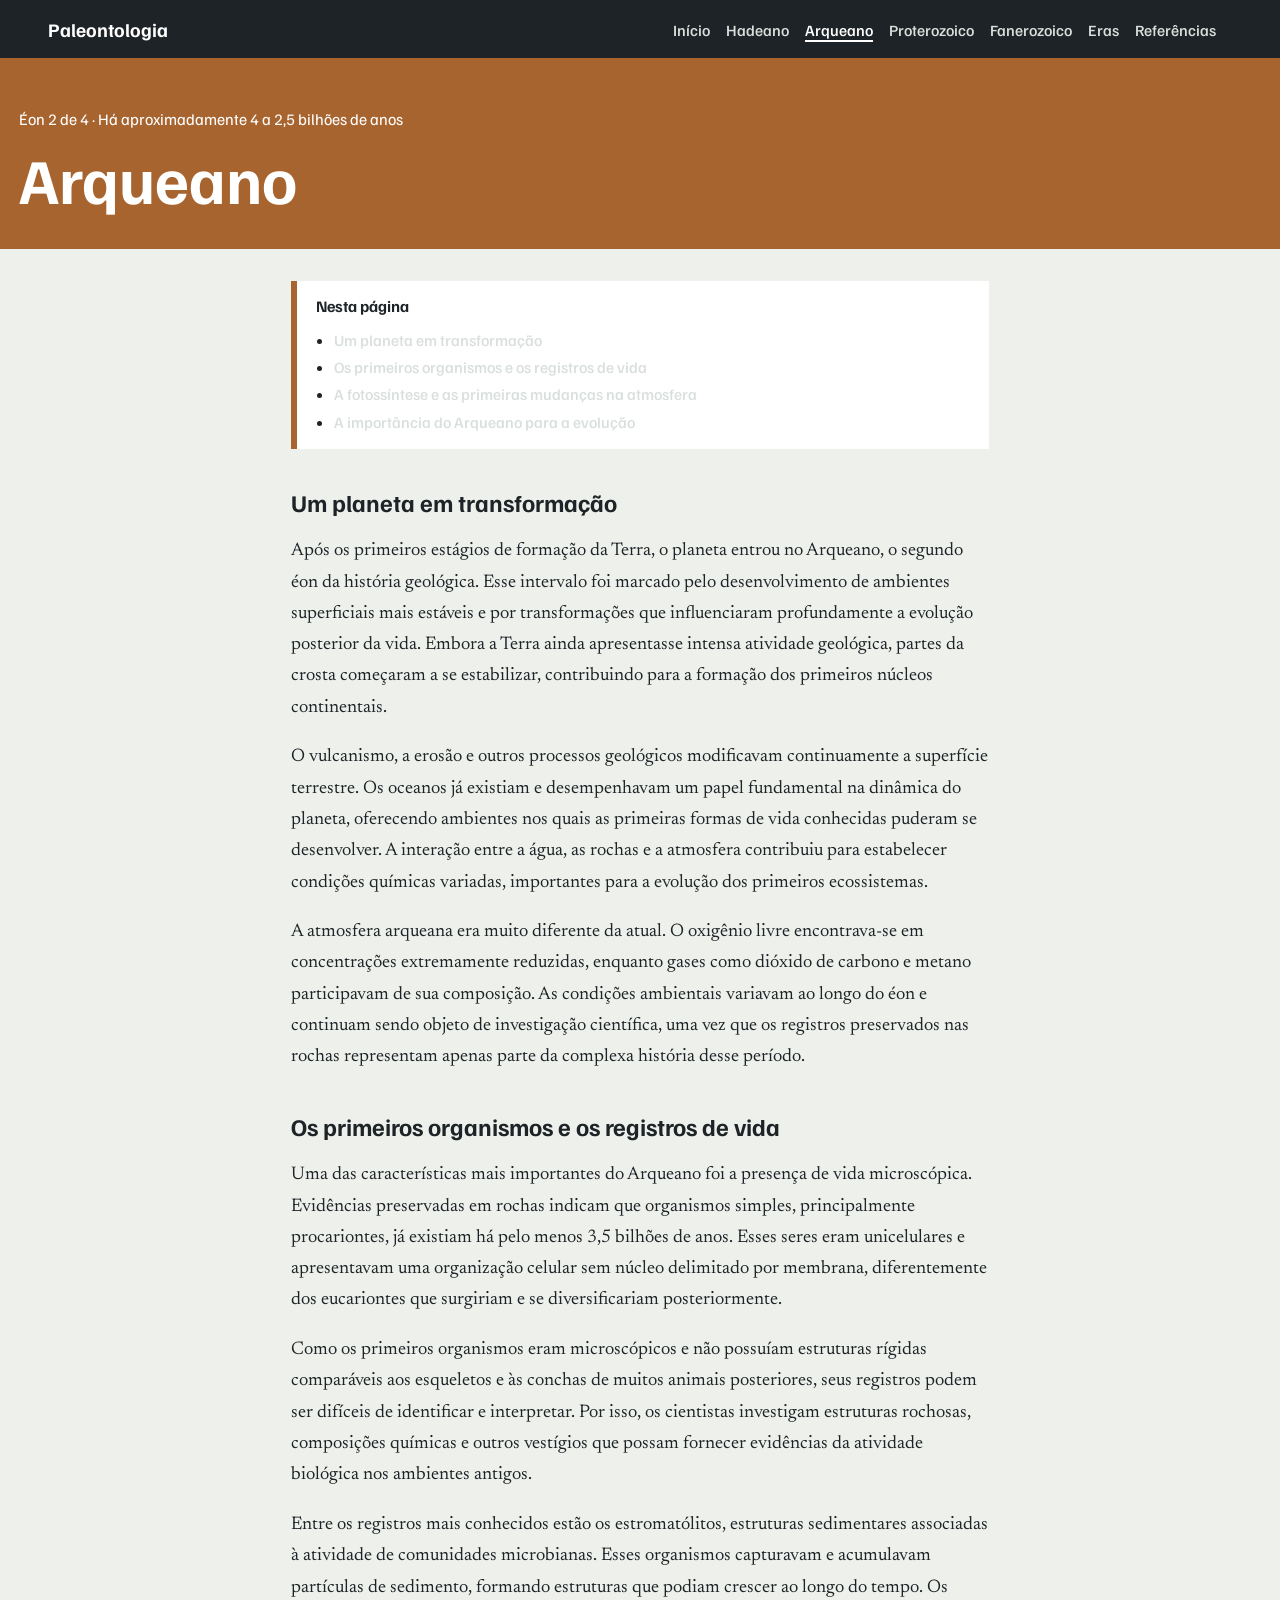
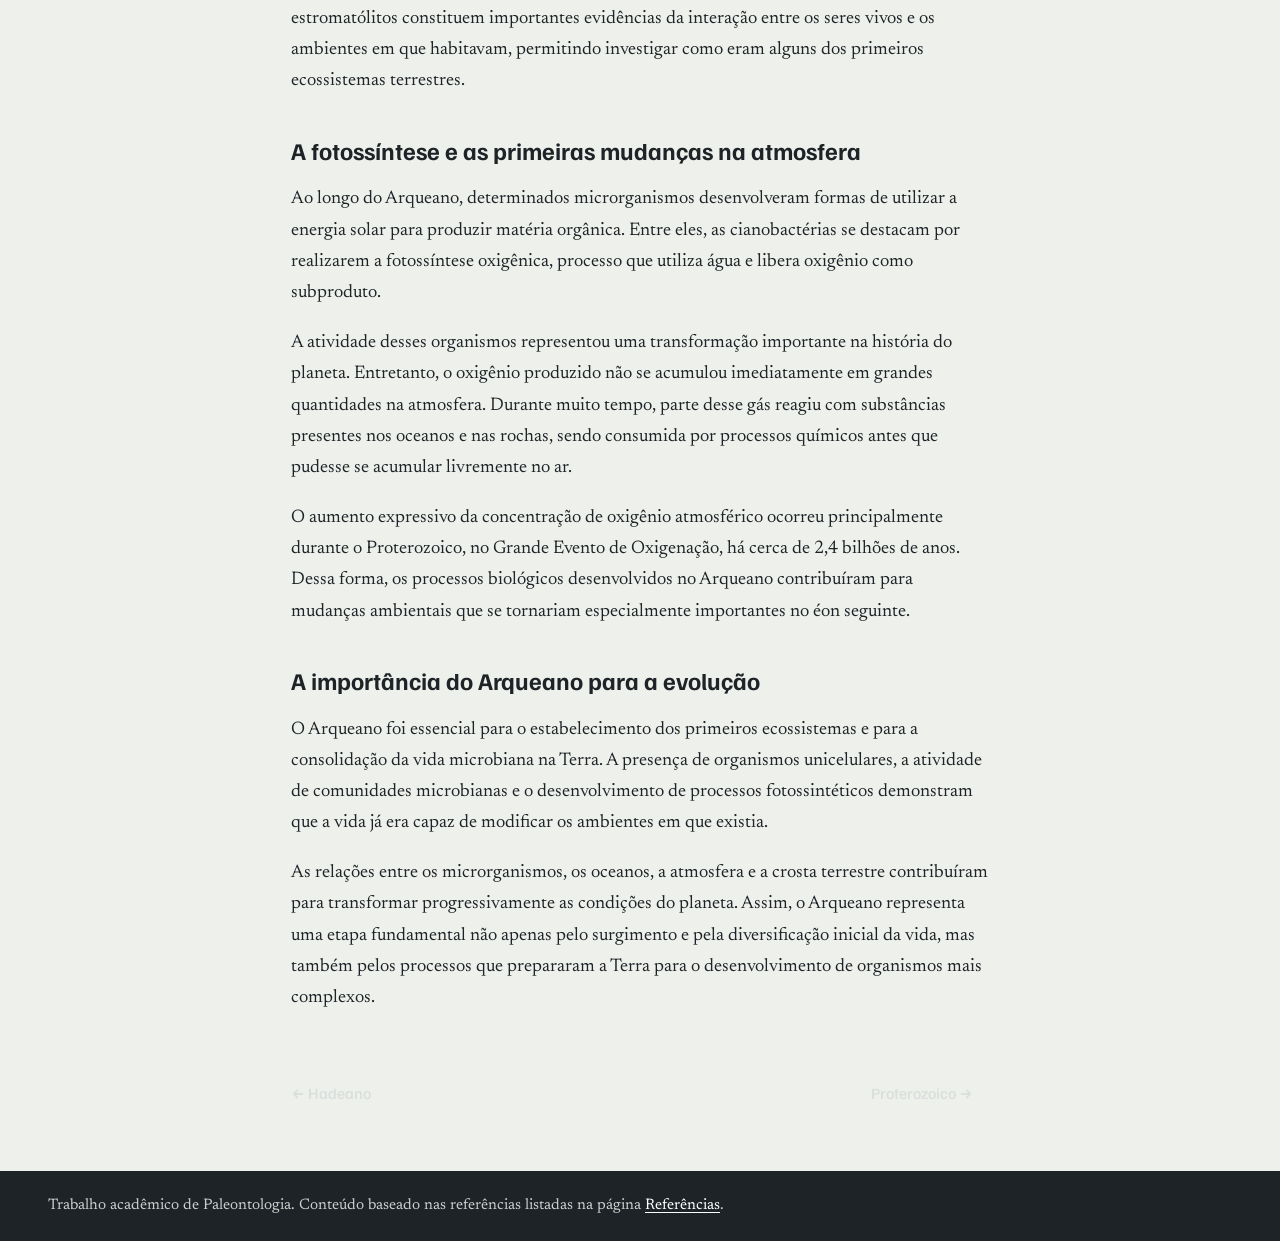
==== arqueano.html @ fd968ad9 "Add files via upload" ====
<!DOCTYPE html>
<html lang="pt-BR"><head><meta charset="utf-8"><meta name="viewport" content="width=device-width,initial-scale=1">
<title>Arqueano | Paleontologia: eons e eras</title>
<link rel="preconnect" href="https://fonts.googleapis.com"><link rel="preconnect" href="https://fonts.gstatic.com" crossorigin>
<link href="https://fonts.googleapis.com/css2?family=Newsreader:ital,opsz,wght@0,6..72,400;0,6..72,600;1,6..72,400&family=Familjen+Grotesk:wght@500;700&display=swap" rel="stylesheet">
<link rel="stylesheet" href="style.css"></head>
<body style="--c:#a8642f"><a class="skip" href="#main">Ir para o conteúdo</a>
<header class="top"><a class="brand" href="index.html">Paleontologia</a><nav aria-label="Principal"><a href="index.html">Início</a><a href="hadeano.html">Hadeano</a><a href="arqueano.html" aria-current="page">Arqueano</a><a href="proterozoico.html">Proterozoico</a><a href="fanerozoico.html">Fanerozoico</a><a href="eras.html">Eras</a><a href="referencias.html">Referências</a></nav></header>
<main id="main"><section class="band"><p class="range">Éon 2 de 4 · Há aproximadamente 4 a 2,5 bilhões de anos</p><h1>Arqueano</h1></section>
<article class="text"><nav class="toc" aria-label="Nesta página"><strong>Nesta página</strong><ul><li><a href="#um-planeta-em-transformacao">Um planeta em transformação</a></li><li><a href="#os-primeiros-organismos-e-os-registros-de-vida">Os primeiros organismos e os registros de vida</a></li><li><a href="#a-fotossintese-e-as-primeiras-mudancas-na-atmosfera">A fotossíntese e as primeiras mudanças na atmosfera</a></li><li><a href="#a-importancia-do-arqueano-para-a-evolucao">A importância do Arqueano para a evolução</a></li></ul></nav><h2 id="um-planeta-em-transformacao">Um planeta em transformação</h2><p>Após os primeiros estágios de formação da Terra, o planeta entrou no Arqueano, o segundo éon da história geológica. Esse intervalo foi marcado pelo desenvolvimento de ambientes superficiais mais estáveis e por transformações que influenciaram profundamente a evolução posterior da vida. Embora a Terra ainda apresentasse intensa atividade geológica, partes da crosta começaram a se estabilizar, contribuindo para a formação dos primeiros núcleos continentais.</p><p>O vulcanismo, a erosão e outros processos geológicos modificavam continuamente a superfície terrestre. Os oceanos já existiam e desempenhavam um papel fundamental na dinâmica do planeta, oferecendo ambientes nos quais as primeiras formas de vida conhecidas puderam se desenvolver. A interação entre a água, as rochas e a atmosfera contribuiu para estabelecer condições químicas variadas, importantes para a evolução dos primeiros ecossistemas.</p><p>A atmosfera arqueana era muito diferente da atual. O oxigênio livre encontrava-se em concentrações extremamente reduzidas, enquanto gases como dióxido de carbono e metano participavam de sua composição. As condições ambientais variavam ao longo do éon e continuam sendo objeto de investigação científica, uma vez que os registros preservados nas rochas representam apenas parte da complexa história desse período.</p><h2 id="os-primeiros-organismos-e-os-registros-de-vida">Os primeiros organismos e os registros de vida</h2><p>Uma das características mais importantes do Arqueano foi a presença de vida microscópica. Evidências preservadas em rochas indicam que organismos simples, principalmente procariontes, já existiam há pelo menos 3,5 bilhões de anos. Esses seres eram unicelulares e apresentavam uma organização celular sem núcleo delimitado por membrana, diferentemente dos eucariontes que surgiriam e se diversificariam posteriormente.</p><p>Como os primeiros organismos eram microscópicos e não possuíam estruturas rígidas comparáveis aos esqueletos e às conchas de muitos animais posteriores, seus registros podem ser difíceis de identificar e interpretar. Por isso, os cientistas investigam estruturas rochosas, composições químicas e outros vestígios que possam fornecer evidências da atividade biológica nos ambientes antigos.</p><p>Entre os registros mais conhecidos estão os estromatólitos, estruturas sedimentares associadas à atividade de comunidades microbianas. Esses organismos capturavam e acumulavam partículas de sedimento, formando estruturas que podiam crescer ao longo do tempo. Os estromatólitos constituem importantes evidências da interação entre os seres vivos e os ambientes em que habitavam, permitindo investigar como eram alguns dos primeiros ecossistemas terrestres.</p><h2 id="a-fotossintese-e-as-primeiras-mudancas-na-atmosfera">A fotossíntese e as primeiras mudanças na atmosfera</h2><p>Ao longo do Arqueano, determinados microrganismos desenvolveram formas de utilizar a energia solar para produzir matéria orgânica. Entre eles, as cianobactérias se destacam por realizarem a fotossíntese oxigênica, processo que utiliza água e libera oxigênio como subproduto.</p><p>A atividade desses organismos representou uma transformação importante na história do planeta. Entretanto, o oxigênio produzido não se acumulou imediatamente em grandes quantidades na atmosfera. Durante muito tempo, parte desse gás reagiu com substâncias presentes nos oceanos e nas rochas, sendo consumida por processos químicos antes que pudesse se acumular livremente no ar.</p><p>O aumento expressivo da concentração de oxigênio atmosférico ocorreu principalmente durante o Proterozoico, no Grande Evento de Oxigenação, há cerca de 2,4 bilhões de anos. Dessa forma, os processos biológicos desenvolvidos no Arqueano contribuíram para mudanças ambientais que se tornariam especialmente importantes no éon seguinte.</p><h2 id="a-importancia-do-arqueano-para-a-evolucao">A importância do Arqueano para a evolução</h2><p>O Arqueano foi essencial para o estabelecimento dos primeiros ecossistemas e para a consolidação da vida microbiana na Terra. A presença de organismos unicelulares, a atividade de comunidades microbianas e o desenvolvimento de processos fotossintéticos demonstram que a vida já era capaz de modificar os ambientes em que existia.</p><p>As relações entre os microrganismos, os oceanos, a atmosfera e a crosta terrestre contribuíram para transformar progressivamente as condições do planeta. Assim, o Arqueano representa uma etapa fundamental não apenas pelo surgimento e pela diversificação inicial da vida, mas também pelos processos que prepararam a Terra para o desenvolvimento de organismos mais complexos.</p></article>
<nav class="pn" aria-label="Navegação entre páginas"><a href="hadeano.html">← Hadeano</a><a href="proterozoico.html">Proterozoico →</a></nav></main>
<footer>Trabalho acadêmico de Paleontologia. Conteúdo baseado nas referências listadas na página <a href="referencias.html">Referências</a>.</footer>
</body></html>
---- style.css ----
:root{--bg:#eef0ec;--ink:#1d2326;--mut:#4c5559}
*{box-sizing:border-box}html{scroll-padding-top:4rem}
body{margin:0;background:var(--bg);color:var(--ink);font:1.15rem/1.7 Newsreader,Georgia,serif}
h1,h2,.brand,nav,.nm,.tag,.range{font-family:"Familjen Grotesk",system-ui,sans-serif}
a{color:var(--c,#1d4f7a);text-underline-offset:3px}a:focus-visible{outline:3px solid var(--c);outline-offset:3px}
.skip{position:absolute;left:-999px}.skip:focus{left:1rem;top:1rem;background:#fff;padding:.5rem;z-index:9}
.top{display:flex;flex-wrap:wrap;gap:.5rem 1.5rem;align-items:center;justify-content:space-between;padding:.8rem clamp(1rem,4vw,3rem);background:#1d2326}
.brand{color:#fff;font-weight:700;font-size:1.2rem;text-decoration:none}
nav a{color:#d9dfdc;text-decoration:none;margin-right:1rem;font-weight:500;font-size:.98rem}
nav a:hover{text-decoration:underline}nav a[aria-current]{color:#fff;border-bottom:2px solid #fff}
.hero,.text,.band>*,.pn,.col-wrap{max-width:46rem;margin-inline:auto;padding-inline:1.2rem}
.hero{padding-top:3rem}.hero h1{font-size:clamp(2.2rem,6vw,3.6rem);line-height:1.1;margin:0 0 1rem}
.hero p{color:var(--mut)}
.col-wrap{display:flex;flex-direction:column;gap:.4rem;margin-block:1.5rem}
.tag{font-size:.9rem;color:var(--mut)}
.col{display:flex;flex-direction:column;height:min(78vh,44rem);min-height:30rem;border:1px solid #0003}
.blk{flex-basis:0;min-height:5.5rem;background:var(--c);color:#fff;text-decoration:none;padding:.9rem 1.1rem;display:flex;flex-direction:column;justify-content:center;border-top:1px solid #fff5}
.blk:first-child{border-top:0}.blk:hover{filter:brightness(1.12)}
.blk:focus-visible{outline:3px solid #fff;outline-offset:-6px}
.nm{font-weight:700;font-size:1.5rem;line-height:1.2}.rg{font-size:.95rem;opacity:.92}
.band{background:var(--c);color:#fff;padding:3rem 0 2.2rem;margin-bottom:2rem}
.band h1{margin:0;font-size:clamp(2.4rem,7vw,4rem);line-height:1.1}.range{margin:0 0 .6rem;font-size:1rem}
.text{padding-bottom:1rem}.text h2{font-size:1.5rem;margin:2.2rem 0 .6rem;line-height:1.25}
.marks{padding-left:1.2rem}.marks li{margin-bottom:.7rem}.marks strong{color:var(--c)}
.imp{border-left:6px solid var(--c);background:#fff;padding:.2rem 1.2rem 1rem;margin-top:2rem}.imp h2{margin-top:1rem}
.era{border-top:1px solid #0002;margin-top:1.5rem}.era h2{color:var(--c)}
.refs{list-style:none;padding:0}.refs li{margin-bottom:1.1rem;font-size:1rem;line-height:1.55;overflow-wrap:anywhere}
.pn{display:flex;justify-content:space-between;padding-block:2rem;font-family:"Familjen Grotesk",sans-serif;font-weight:700}
footer{background:#1d2326;color:#c9d1ce;font-size:.95rem;padding:1.4rem clamp(1rem,4vw,3rem);margin-top:2rem}footer a{color:#fff}
.toc{background:#fff;border-left:6px solid var(--c);padding:.8rem 1.2rem;margin-bottom:2rem;font-family:"Familjen Grotesk",sans-serif;font-size:1rem}.toc ul{margin:.4rem 0 0;padding-left:1.1rem}.text h2{margin-top:2.4rem}
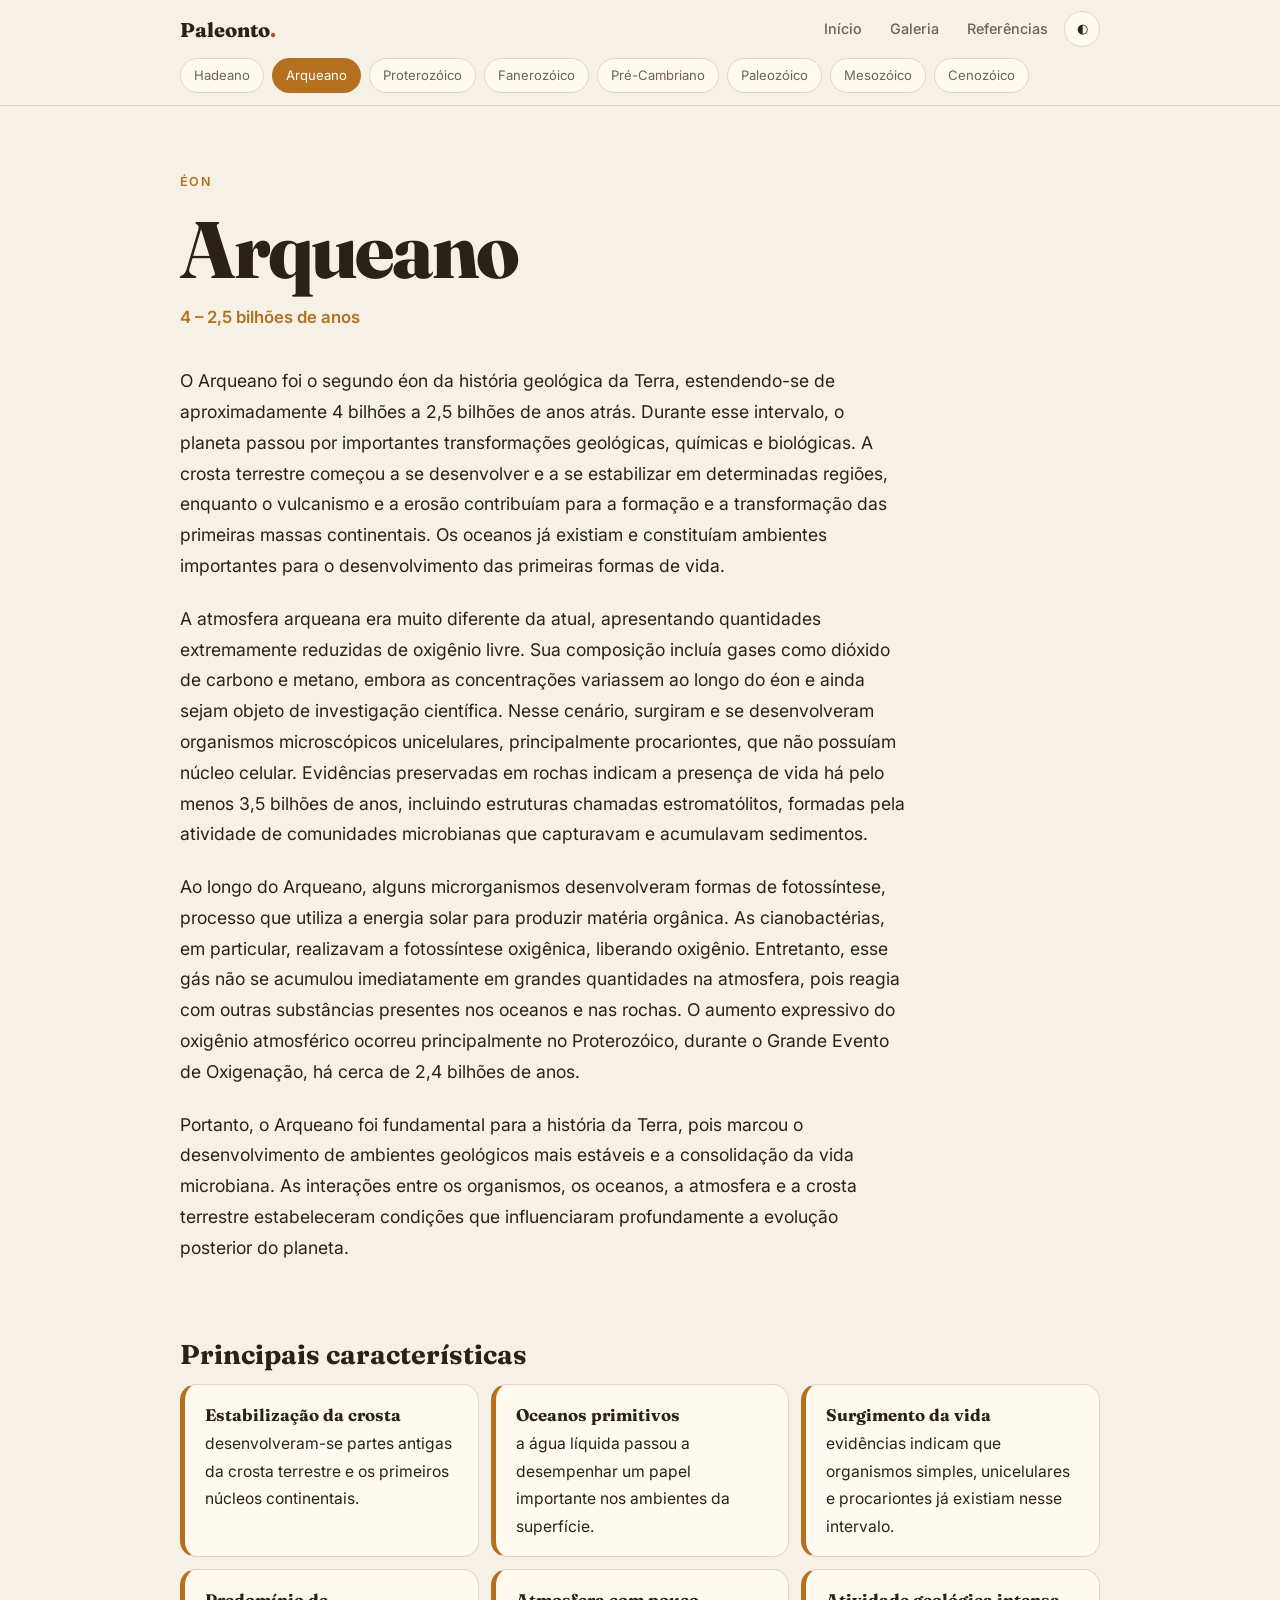
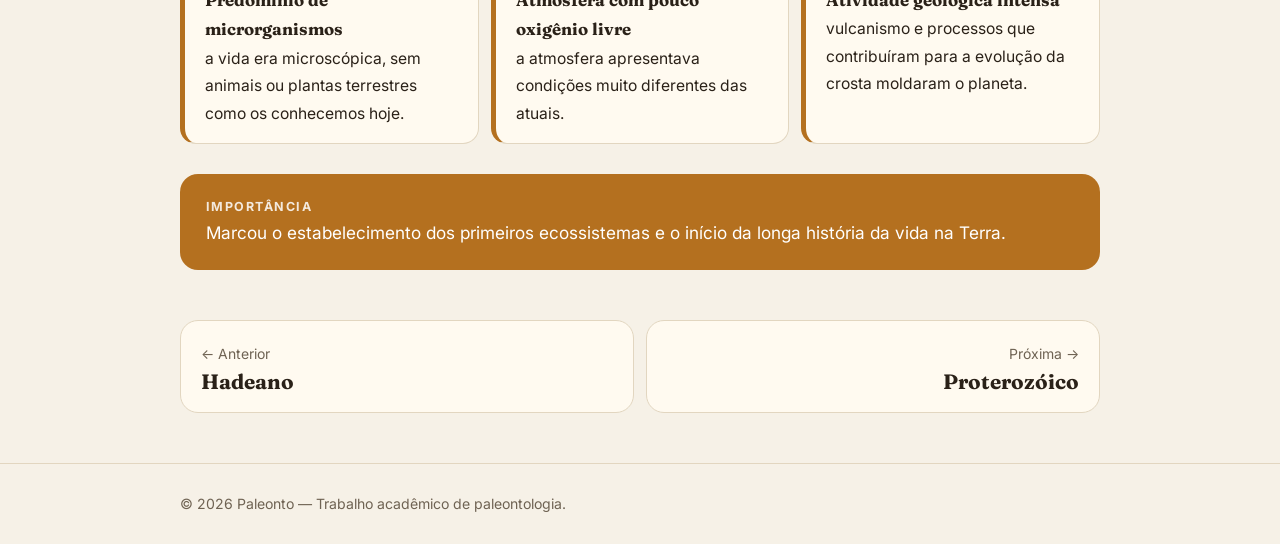
==== commit 0e778014: "Add files via upload" ====
--- a/arqueano.html
+++ b/arqueano.html
@@ -1,13 +1,10 @@
 <!DOCTYPE html>
 <html lang="pt-BR"><head><meta charset="utf-8"><meta name="viewport" content="width=device-width,initial-scale=1">
-<title>Arqueano | Paleontologia: eons e eras</title>
-<link rel="preconnect" href="https://fonts.googleapis.com"><link rel="preconnect" href="https://fonts.gstatic.com" crossorigin>
-<link href="https://fonts.googleapis.com/css2?family=Newsreader:ital,opsz,wght@0,6..72,400;0,6..72,600;1,6..72,400&family=Familjen+Grotesk:wght@500;700&display=swap" rel="stylesheet">
+<title>Arqueano — Paleonto</title>
+<link href="https://fonts.googleapis.com/css2?family=Fraunces:wght@600;800&family=Inter:wght@400;500;600&display=swap" rel="stylesheet">
 <link rel="stylesheet" href="style.css"></head>
-<body style="--c:#a8642f"><a class="skip" href="#main">Ir para o conteúdo</a>
-<header class="top"><a class="brand" href="index.html">Paleontologia</a><nav aria-label="Principal"><a href="index.html">Início</a><a href="hadeano.html">Hadeano</a><a href="arqueano.html" aria-current="page">Arqueano</a><a href="proterozoico.html">Proterozoico</a><a href="fanerozoico.html">Fanerozoico</a><a href="eras.html">Eras</a><a href="referencias.html">Referências</a></nav></header>
-<main id="main"><section class="band"><p class="range">Éon 2 de 4 · Há aproximadamente 4 a 2,5 bilhões de anos</p><h1>Arqueano</h1></section>
-<article class="text"><nav class="toc" aria-label="Nesta página"><strong>Nesta página</strong><ul><li><a href="#um-planeta-em-transformacao">Um planeta em transformação</a></li><li><a href="#os-primeiros-organismos-e-os-registros-de-vida">Os primeiros organismos e os registros de vida</a></li><li><a href="#a-fotossintese-e-as-primeiras-mudancas-na-atmosfera">A fotossíntese e as primeiras mudanças na atmosfera</a></li><li><a href="#a-importancia-do-arqueano-para-a-evolucao">A importância do Arqueano para a evolução</a></li></ul></nav><h2 id="um-planeta-em-transformacao">Um planeta em transformação</h2><p>Após os primeiros estágios de formação da Terra, o planeta entrou no Arqueano, o segundo éon da história geológica. Esse intervalo foi marcado pelo desenvolvimento de ambientes superficiais mais estáveis e por transformações que influenciaram profundamente a evolução posterior da vida. Embora a Terra ainda apresentasse intensa atividade geológica, partes da crosta começaram a se estabilizar, contribuindo para a formação dos primeiros núcleos continentais.</p><p>O vulcanismo, a erosão e outros processos geológicos modificavam continuamente a superfície terrestre. Os oceanos já existiam e desempenhavam um papel fundamental na dinâmica do planeta, oferecendo ambientes nos quais as primeiras formas de vida conhecidas puderam se desenvolver. A interação entre a água, as rochas e a atmosfera contribuiu para estabelecer condições químicas variadas, importantes para a evolução dos primeiros ecossistemas.</p><p>A atmosfera arqueana era muito diferente da atual. O oxigênio livre encontrava-se em concentrações extremamente reduzidas, enquanto gases como dióxido de carbono e metano participavam de sua composição. As condições ambientais variavam ao longo do éon e continuam sendo objeto de investigação científica, uma vez que os registros preservados nas rochas representam apenas parte da complexa história desse período.</p><h2 id="os-primeiros-organismos-e-os-registros-de-vida">Os primeiros organismos e os registros de vida</h2><p>Uma das características mais importantes do Arqueano foi a presença de vida microscópica. Evidências preservadas em rochas indicam que organismos simples, principalmente procariontes, já existiam há pelo menos 3,5 bilhões de anos. Esses seres eram unicelulares e apresentavam uma organização celular sem núcleo delimitado por membrana, diferentemente dos eucariontes que surgiriam e se diversificariam posteriormente.</p><p>Como os primeiros organismos eram microscópicos e não possuíam estruturas rígidas comparáveis aos esqueletos e às conchas de muitos animais posteriores, seus registros podem ser difíceis de identificar e interpretar. Por isso, os cientistas investigam estruturas rochosas, composições químicas e outros vestígios que possam fornecer evidências da atividade biológica nos ambientes antigos.</p><p>Entre os registros mais conhecidos estão os estromatólitos, estruturas sedimentares associadas à atividade de comunidades microbianas. Esses organismos capturavam e acumulavam partículas de sedimento, formando estruturas que podiam crescer ao longo do tempo. Os estromatólitos constituem importantes evidências da interação entre os seres vivos e os ambientes em que habitavam, permitindo investigar como eram alguns dos primeiros ecossistemas terrestres.</p><h2 id="a-fotossintese-e-as-primeiras-mudancas-na-atmosfera">A fotossíntese e as primeiras mudanças na atmosfera</h2><p>Ao longo do Arqueano, determinados microrganismos desenvolveram formas de utilizar a energia solar para produzir matéria orgânica. Entre eles, as cianobactérias se destacam por realizarem a fotossíntese oxigênica, processo que utiliza água e libera oxigênio como subproduto.</p><p>A atividade desses organismos representou uma transformação importante na história do planeta. Entretanto, o oxigênio produzido não se acumulou imediatamente em grandes quantidades na atmosfera. Durante muito tempo, parte desse gás reagiu com substâncias presentes nos oceanos e nas rochas, sendo consumida por processos químicos antes que pudesse se acumular livremente no ar.</p><p>O aumento expressivo da concentração de oxigênio atmosférico ocorreu principalmente durante o Proterozoico, no Grande Evento de Oxigenação, há cerca de 2,4 bilhões de anos. Dessa forma, os processos biológicos desenvolvidos no Arqueano contribuíram para mudanças ambientais que se tornariam especialmente importantes no éon seguinte.</p><h2 id="a-importancia-do-arqueano-para-a-evolucao">A importância do Arqueano para a evolução</h2><p>O Arqueano foi essencial para o estabelecimento dos primeiros ecossistemas e para a consolidação da vida microbiana na Terra. A presença de organismos unicelulares, a atividade de comunidades microbianas e o desenvolvimento de processos fotossintéticos demonstram que a vida já era capaz de modificar os ambientes em que existia.</p><p>As relações entre os microrganismos, os oceanos, a atmosfera e a crosta terrestre contribuíram para transformar progressivamente as condições do planeta. Assim, o Arqueano representa uma etapa fundamental não apenas pelo surgimento e pela diversificação inicial da vida, mas também pelos processos que prepararam a Terra para o desenvolvimento de organismos mais complexos.</p></article>
-<nav class="pn" aria-label="Navegação entre páginas"><a href="hadeano.html">← Hadeano</a><a href="proterozoico.html">Proterozoico →</a></nav></main>
-<footer>Trabalho acadêmico de Paleontologia. Conteúdo baseado nas referências listadas na página <a href="referencias.html">Referências</a>.</footer>
-</body></html>+<body style="--k:var(--c2)">
+<header><div class="w bar"><a class="logo" href="index.html">Paleonto<span>.</span></a><nav class="top"><a href="index.html">Início</a><a href="galeria.html">Galeria</a><a href="referencias.html">Referências</a><button id="tg" aria-label="Alternar tema">◐</button></nav></div><div class="trail"><a href="hadeano.html" style="--k:var(--c1)">Hadeano</a><a href="arqueano.html" class="on" style="--k:var(--c2)">Arqueano</a><a href="proterozoico.html" style="--k:var(--c3)">Proterozóico</a><a href="fanerozoico.html" style="--k:var(--c4)">Fanerozóico</a><a href="precambriano.html" style="--k:var(--c1)">Pré-Cambriano</a><a href="paleozoico.html" style="--k:var(--c2)">Paleozóico</a><a href="mesozoico.html" style="--k:var(--c3)">Mesozóico</a><a href="cenozoico.html" style="--k:var(--c4)">Cenozóico</a></div></header>
+<main class="w"><div class="hero"><span class="tag">Éon</span><h1>Arqueano</h1><div class="age">4 – 2,5 bilhões de anos</div></div><div class="txt"><p>O Arqueano foi o segundo éon da história geológica da Terra, estendendo-se de aproximadamente 4 bilhões a 2,5 bilhões de anos atrás. Durante esse intervalo, o planeta passou por importantes transformações geológicas, químicas e biológicas. A crosta terrestre começou a se desenvolver e a se estabilizar em determinadas regiões, enquanto o vulcanismo e a erosão contribuíam para a formação e a transformação das primeiras massas continentais. Os oceanos já existiam e constituíam ambientes importantes para o desenvolvimento das primeiras formas de vida.</p><p>A atmosfera arqueana era muito diferente da atual, apresentando quantidades extremamente reduzidas de oxigênio livre. Sua composição incluía gases como dióxido de carbono e metano, embora as concentrações variassem ao longo do éon e ainda sejam objeto de investigação científica. Nesse cenário, surgiram e se desenvolveram organismos microscópicos unicelulares, principalmente procariontes, que não possuíam núcleo celular. Evidências preservadas em rochas indicam a presença de vida há pelo menos 3,5 bilhões de anos, incluindo estruturas chamadas estromatólitos, formadas pela atividade de comunidades microbianas que capturavam e acumulavam sedimentos.</p><p>Ao longo do Arqueano, alguns microrganismos desenvolveram formas de fotossíntese, processo que utiliza a energia solar para produzir matéria orgânica. As cianobactérias, em particular, realizavam a fotossíntese oxigênica, liberando oxigênio. Entretanto, esse gás não se acumulou imediatamente em grandes quantidades na atmosfera, pois reagia com outras substâncias presentes nos oceanos e nas rochas. O aumento expressivo do oxigênio atmosférico ocorreu principalmente no Proterozóico, durante o Grande Evento de Oxigenação, há cerca de 2,4 bilhões de anos.</p><p>Portanto, o Arqueano foi fundamental para a história da Terra, pois marcou o desenvolvimento de ambientes geológicos mais estáveis e a consolidação da vida microbiana. As interações entre os organismos, os oceanos, a atmosfera e a crosta terrestre estabeleceram condições que influenciaram profundamente a evolução posterior do planeta.</p></div><h2>Principais características</h2><div class="bl"><div><b>Estabilização da crosta</b>desenvolveram-se partes antigas da crosta terrestre e os primeiros núcleos continentais.</div><div><b>Oceanos primitivos</b>a água líquida passou a desempenhar um papel importante nos ambientes da superfície.</div><div><b>Surgimento da vida</b>evidências indicam que organismos simples, unicelulares e procariontes já existiam nesse intervalo.</div><div><b>Predomínio de microrganismos</b>a vida era microscópica, sem animais ou plantas terrestres como os conhecemos hoje.</div><div><b>Atmosfera com pouco oxigênio livre</b>a atmosfera apresentava condições muito diferentes das atuais.</div><div><b>Atividade geológica intensa</b>vulcanismo e processos que contribuíram para a evolução da crosta moldaram o planeta.</div></div><div class="imp"><b>Importância</b>Marcou o estabelecimento dos primeiros ecossistemas e o início da longa história da vida na Terra.</div><div class="pn"><a href="hadeano.html"><small>← Anterior</small><b>Hadeano</b></a><a href="proterozoico.html"><small>Próxima →</small><b>Proterozóico</b></a></div></main>
+<footer><div class="w">© 2026 Paleonto — Trabalho acadêmico de paleontologia.</div></footer>
+<script src="script.js"></script></body></html>
--- a/style.css
+++ b/style.css
@@ -1,31 +1,48 @@
+:root{--bg:#f6f1e7;--surface:#fffaf0;--ink:#2a2118;--muted:#6f6353;--line:#e2d6c0;--accent:#b4531f;--c1:#8c3b2a;--c2:#b4701f;--c3:#2f6f62;--c4:#3b5b8c;color-scheme:light}
+@media(prefers-color-scheme:dark){:root:not([data-theme=light]){--bg:#15110d;--surface:#1f1913;--ink:#f1e8d8;--muted:#a89a85;--line:#352c21;--accent:#e8844a;--c1:#d9695a;--c2:#e0a34a;--c3:#6fc0ad;--c4:#7fa3dc;color-scheme:dark}}
+:root[data-theme=dark]{--bg:#15110d;--surface:#1f1913;--ink:#f1e8d8;--muted:#a89a85;--line:#352c21;--accent:#e8844a;--c1:#d9695a;--c2:#e0a34a;--c3:#6fc0ad;--c4:#7fa3dc;color-scheme:dark}
+*,*::before,*::after{box-sizing:border-box}
+html{scroll-behavior:smooth}
+body{margin:0;background:var(--bg);color:var(--ink);font:400 1.05rem/1.75 Inter,system-ui,-apple-system,"Segoe UI",sans-serif}
+h1,h2,h3{font-family:Fraunces,Georgia,serif;line-height:1.12;margin:0}
+a{color:inherit}.w{max-width:960px;margin:0 auto;padding:0 20px}
+header{position:sticky;top:0;z-index:20;background:color-mix(in srgb,var(--bg) 88%,transparent);backdrop-filter:blur(10px);border-bottom:1px solid var(--line)}
+.bar{display:flex;align-items:center;justify-content:space-between;height:58px}
+.logo{font:800 1.25rem Fraunces,Georgia,serif;text-decoration:none}.logo span{color:var(--accent)}
+.top{display:flex;gap:4px;align-items:center}
+.top a{text-decoration:none;font-size:.9rem;font-weight:500;color:var(--muted);padding:7px 12px;border-radius:99px}
+.top a:hover,.top a.on{color:var(--ink);background:var(--surface)}
+#tg{border:1px solid var(--line);background:var(--surface);color:var(--ink);width:36px;height:36px;border-radius:50%;cursor:pointer}
+.trail{display:flex;gap:8px;overflow-x:auto;padding:0 20px 12px;max-width:960px;margin:0 auto;scrollbar-width:none}
+.trail a{flex:none;font-size:.82rem;text-decoration:none;padding:5px 13px;border-radius:99px;border:1px solid var(--line);background:var(--surface);color:var(--muted)}
+.trail a.on{background:var(--k,var(--accent));border-color:transparent;color:#fff}
+.hero{padding:70px 0 30px}
+.tag{font-size:.78rem;font-weight:600;letter-spacing:.12em;text-transform:uppercase;color:var(--k,var(--accent))}
+.hero h1{font-size:clamp(2.6rem,8vw,5rem);font-weight:800;letter-spacing:-.03em;margin:10px 0 6px}
+.age{font-weight:600;color:var(--k,var(--accent))}
 
-:root{--bg:#eef0ec;--ink:#1d2326;--mut:#4c5559}
-*{box-sizing:border-box}html{scroll-padding-top:4rem}
-body{margin:0;background:var(--bg);color:var(--ink);font:1.15rem/1.7 Newsreader,Georgia,serif}
-h1,h2,.brand,nav,.nm,.tag,.range{font-family:"Familjen Grotesk",system-ui,sans-serif}
-a{color:var(--c,#1d4f7a);text-underline-offset:3px}a:focus-visible{outline:3px solid var(--c);outline-offset:3px}
-.skip{position:absolute;left:-999px}.skip:focus{left:1rem;top:1rem;background:#fff;padding:.5rem;z-index:9}
-.top{display:flex;flex-wrap:wrap;gap:.5rem 1.5rem;align-items:center;justify-content:space-between;padding:.8rem clamp(1rem,4vw,3rem);background:#1d2326}
-.brand{color:#fff;font-weight:700;font-size:1.2rem;text-decoration:none}
-nav a{color:#d9dfdc;text-decoration:none;margin-right:1rem;font-weight:500;font-size:.98rem}
-nav a:hover{text-decoration:underline}nav a[aria-current]{color:#fff;border-bottom:2px solid #fff}
-.hero,.text,.band>*,.pn,.col-wrap{max-width:46rem;margin-inline:auto;padding-inline:1.2rem}
-.hero{padding-top:3rem}.hero h1{font-size:clamp(2.2rem,6vw,3.6rem);line-height:1.1;margin:0 0 1rem}
-.hero p{color:var(--mut)}
-.col-wrap{display:flex;flex-direction:column;gap:.4rem;margin-block:1.5rem}
-.tag{font-size:.9rem;color:var(--mut)}
-.col{display:flex;flex-direction:column;height:min(78vh,44rem);min-height:30rem;border:1px solid #0003}
-.blk{flex-basis:0;min-height:5.5rem;background:var(--c);color:#fff;text-decoration:none;padding:.9rem 1.1rem;display:flex;flex-direction:column;justify-content:center;border-top:1px solid #fff5}
-.blk:first-child{border-top:0}.blk:hover{filter:brightness(1.12)}
-.blk:focus-visible{outline:3px solid #fff;outline-offset:-6px}
-.nm{font-weight:700;font-size:1.5rem;line-height:1.2}.rg{font-size:.95rem;opacity:.92}
-.band{background:var(--c);color:#fff;padding:3rem 0 2.2rem;margin-bottom:2rem}
-.band h1{margin:0;font-size:clamp(2.4rem,7vw,4rem);line-height:1.1}.range{margin:0 0 .6rem;font-size:1rem}
-.text{padding-bottom:1rem}.text h2{font-size:1.5rem;margin:2.2rem 0 .6rem;line-height:1.25}
-.marks{padding-left:1.2rem}.marks li{margin-bottom:.7rem}.marks strong{color:var(--c)}
-.imp{border-left:6px solid var(--c);background:#fff;padding:.2rem 1.2rem 1rem;margin-top:2rem}.imp h2{margin-top:1rem}
-.era{border-top:1px solid #0002;margin-top:1.5rem}.era h2{color:var(--c)}
-.refs{list-style:none;padding:0}.refs li{margin-bottom:1.1rem;font-size:1rem;line-height:1.55;overflow-wrap:anywhere}
-.pn{display:flex;justify-content:space-between;padding-block:2rem;font-family:"Familjen Grotesk",sans-serif;font-weight:700}
-footer{background:#1d2326;color:#c9d1ce;font-size:.95rem;padding:1.4rem clamp(1rem,4vw,3rem);margin-top:2rem}footer a{color:#fff}
-.toc{background:#fff;border-left:6px solid var(--c);padding:.8rem 1.2rem;margin-bottom:2rem;font-family:"Familjen Grotesk",sans-serif;font-size:1rem}.toc ul{margin:.4rem 0 0;padding-left:1.1rem}.text h2{margin-top:2.4rem}
+.txt{padding:10px 0 20px}
+
+.facts{display:grid;grid-template-columns:repeat(auto-fit,minmax(200px,1fr));gap:12px;margin:10px 0 36px}
+.facts div,.card,.per div{background:var(--surface);border:1px solid var(--line);border-radius:18px;padding:18px 20px}
+.facts small{display:block;color:var(--muted);font-size:.78rem;font-weight:600;text-transform:uppercase;letter-spacing:.08em}
+.facts b{font:600 1.05rem Fraunces,Georgia,serif}
+h2{font-size:1.7rem;margin:34px 0 14px}
+.per{display:grid;grid-template-columns:repeat(auto-fit,minmax(260px,1fr));gap:12px}
+.per div{border-left:5px solid var(--k)}.per b{font:700 1.2rem Fraunces,Georgia,serif;display:block}.per span{color:var(--muted);font-size:.95rem}
+.pn{display:grid;grid-template-columns:1fr 1fr;gap:12px;margin:50px 0}
+.pn a{text-decoration:none;background:var(--surface);border:1px solid var(--line);border-radius:18px;padding:18px 20px;transition:.2s}
+.pn a:hover{transform:translateY(-3px);border-color:var(--k,var(--accent))}.pn small{color:var(--muted)}.pn b{display:block;font:700 1.3rem Fraunces,Georgia,serif}.pn a:last-child{text-align:right}
+.map{display:flex;height:70px;gap:2px;border-radius:16px;overflow:hidden;margin:26px 0 8px}
+.map a{color:#fff;font-weight:600;font-size:.82rem;padding:9px 10px;display:flex;align-items:flex-end;text-decoration:none;opacity:.8;transition:.2s}.map a:hover{opacity:1;flex-grow:1.2}
+.cards{display:grid;grid-template-columns:repeat(auto-fit,minmax(250px,1fr));gap:14px}
+.card{text-decoration:none;border-top:5px solid var(--k);transition:.2s}.card:hover{transform:translateY(-4px)}.card h3{font-size:1.5rem}.card span{color:var(--muted);font-size:.9rem}
+.gal{display:grid;grid-template-columns:repeat(auto-fill,minmax(260px,1fr));gap:16px}
+.gal figure{margin:0;background:var(--surface);border:1px solid var(--line);border-radius:20px;overflow:hidden}
+.ph{height:180px;display:grid;place-items:center;font-size:4rem;background:linear-gradient(135deg,var(--k),color-mix(in srgb,var(--k) 40%,var(--bg)))}
+.gal figcaption{padding:14px 18px;font-size:.92rem;color:var(--muted)}.gal figcaption b{color:var(--ink);display:block}
+.refs{padding-left:20px}.refs li{margin-bottom:16px;max-width:64ch}
+footer{border-top:1px solid var(--line);padding:28px 0;color:var(--muted);font-size:.88rem}
+@media(prefers-reduced-motion:reduce){html{scroll-behavior:auto}}
+.txt p{font-size:1.1rem;max-width:66ch;margin:0 0 22px}.bl{display:grid;grid-template-columns:repeat(auto-fit,minmax(280px,1fr));gap:12px}.bl div{background:var(--surface);border:1px solid var(--line);border-left:5px solid var(--k);border-radius:16px;padding:16px 20px;font-size:.98rem}.bl b{display:block;font-family:Fraunces,Georgia,serif;font-size:1.05rem}.imp{margin:30px 0 0;background:var(--k);color:#fff;border-radius:18px;padding:22px 26px;font-size:1.08rem}.imp b{display:block;font-size:.78rem;letter-spacing:.12em;text-transform:uppercase;opacity:.85}.refs a{color:var(--accent);word-break:break-all}
+.hero{padding:60px 0 24px}.hero h1{margin-bottom:8px}.sub{max-width:62ch;color:var(--muted);margin:20px 0 0}
